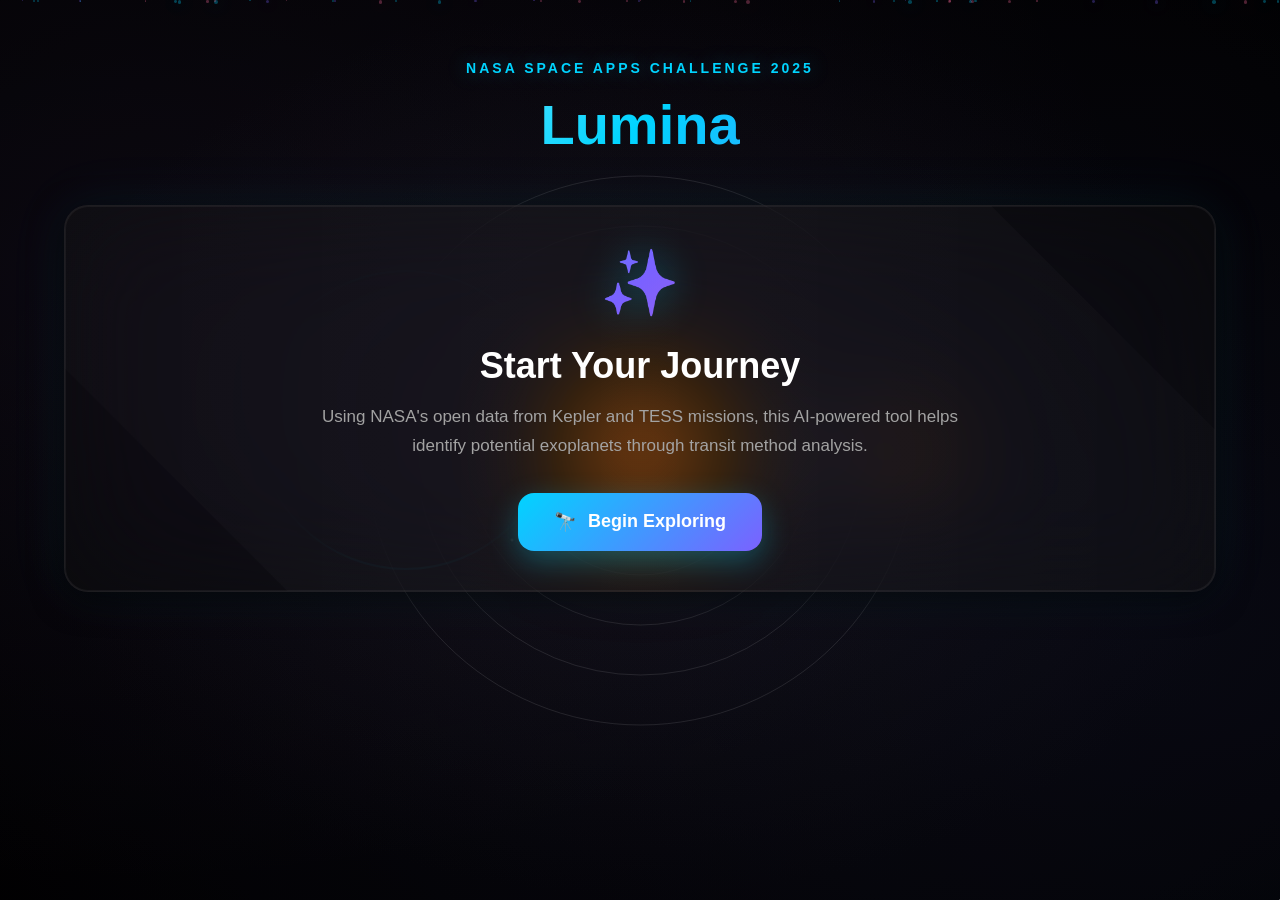
==== frontend/index.html @ a10000a1 "Refinements" ====
<!DOCTYPE html>
<html lang="en">
<head>
    <meta charset="UTF-8">
    <meta name="viewport" content="width=device-width, initial-scale=1.0">
    <title>PlanetExplorer - NASA Space Apps Challenge 2025</title>
    <link rel="stylesheet" href="style.css">
</head>
<body>
    <div class="animated-background" id="animatedBg">
        <div class="milky-way"></div>
        <div class="nebula nebula-1"></div>
        <div class="nebula nebula-2"></div>
        <div class="nebula nebula-3"></div>
        <div class="cosmic-dust"></div>
        <div class="stars"></div>
        <div class="stars stars-layer2"></div>
        <div class="stars stars-layer3"></div>
        <div class="energy-wave"></div>
        <div class="energy-wave"></div>
        <div class="comet"></div>
        <div class="comet"></div>
        <div class="comet"></div>
        <div class="shooting-star"></div>
        <div class="shooting-star"></div>
        <div class="shooting-star"></div>
        <div class="shooting-star"></div>
        <div class="solar-system">
            <div class="sun"></div>
            <div class="orbit orbit-1"></div>
            <div class="orbit orbit-2"></div>
            <div class="orbit orbit-3"></div>
            <div class="orbit orbit-4"></div>
            <div class="orbit orbit-5"></div>
            <div class="planet mercury"></div>
            <div class="planet venus"></div>
            <div class="planet earth"></div>
            <div class="planet mars"></div>
            <div class="planet jupiter"></div>
        </div>
    </div>

    <div class="section active" id="homeSection">
        <div class="container">
            <div class="hero">
                <div class="hero-label">NASA SPACE APPS CHALLENGE 2025</div>
                <h1 class="hero-title">Lumina</h1>
            </div>

            <div class="glass-card main-card">
                <div class="sparkles-icon">✨</div>
                <h2>Start Your Journey</h2>
                <p>Using NASA's open data from Kepler and TESS missions, this AI-powered tool helps identify potential exoplanets through transit method analysis.</p>
                <button class="cta-button" onclick="analyzeDataset()">
                    <span>🔭</span>
                    <span>Begin Exploring</span>
                </button>
            </div>
        </div>
    </div>

    <div class="section" id="resultsSection">
        <div class="container">
            <div class="results-header">
                <h2>Analysis Results</h2>
                <p class="filename" id="resultsFilename">kepler_data.csv</p>
                <div class="status-badge detected" id="statusBadge">
                    <span>✓</span>
                    <span id="statusText">Exoplanet Detected</span>
                </div>
            </div>

            <div class="glass-card confidence-card">
                <div class="confidence-circle">
                    <svg width="200" height="200">
                        <defs>
                            <linearGradient id="confidenceGradient" x1="0%" y1="0%" x2="100%" y2="100%">
                                <stop offset="0%" style="stop-color:#00D4FF;stop-opacity:1" />
                                <stop offset="100%" style="stop-color:#7B61FF;stop-opacity:1" />
                            </linearGradient>
                        </defs>
                        <circle class="confidence-bg" cx="100" cy="100" r="90"></circle>
                        <circle class="confidence-progress" cx="100" cy="100" r="90"
                                stroke-dasharray="565.48" stroke-dashoffset="113" id="confidenceCircle"></circle>
                    </svg>
                    <div class="confidence-value" id="confidenceValue">95%</div>
                </div>
                <div class="confidence-label">Detection Confidence</div>
            </div>

            <div class="results-actions">
                <button class="action-btn btn-secondary" onclick="previousRow()" id="prevBtn">
                    <span>←</span>
                    <span>Previous</span>
                </button>
                <div class="row-indicator" id="rowIndicator">Row 1 of 1</div>
                <button class="action-btn btn-secondary" onclick="nextRow()" id="nextBtn">
                    <span>Next</span>
                    <span>→</span>
                </button>
                <button class="action-btn btn-primary" onclick="analyzeAnother()">
                    <span>🔄</span>
                    <span>Analyze Another</span>
                </button>
                <button class="action-btn btn-secondary" onclick="downloadReport()">
                    <span>📥</span>
                    <span>Download Report</span>
                </button>
                <button class="action-btn btn-secondary" onclick="viewRawData()">
                    <span>📊</span>
                    <span>View Raw Data</span>
                </button>
            </div>
        </div>
    </div>

    <div class="loading-screen" id="loadingScreen">
        <div class="loading-content">
            <div class="telescope-animation"></div>

            <div class="loading-spinner-container">
                <div class="spinner-ring spinner-ring-1"></div>
                <div class="spinner-ring spinner-ring-2"></div>
                <div class="spinner-ring spinner-ring-3"></div>
                <div class="loading-orb"></div>
            </div>

            <div class="loading-text">Analyzing Your Observations </div>
            <div class="loading-stage" id="loadingStage">Initializing AI models...</div>

            <div class="progress-container">
                <div class="progress-bar"></div>
            </div>

            <div class="loading-subtext">
                Scanning for exoplanets<br>
                This may take a few moments...
            </div>
        </div>
    </div>

    <div class="raw-data-modal" id="rawDataModal">
        <div class="raw-data-content">
            <div class="raw-data-header">
                <h3>Raw Analysis Data</h3>
                <div class="raw-data-close" onclick="closeRawDataModal()">✕</div>
            </div>
            <div class="json-display" id="jsonDisplay"></div>
        </div>
    </div>

    <div class="error-banner" id="errorBanner">
        <span id="errorText"></span>
        <button onclick="closeError()">✕</button>
    </div>

    <script src="app.js"></script>
</body>
</html>
---- frontend/style.css ----
* {
    margin: 0;
    padding: 0;
    box-sizing: border-box;
}

body {
    font-family: -apple-system, BlinkMacSystemFont, 'Segoe UI', Roboto, Oxygen, Ubuntu, Cantarell, sans-serif;
    background: #000000;
    color: #ffffff;
    overflow-x: hidden;
    min-height: 100vh;
    position: relative;
}

/* Enhanced animated background */
.animated-background {
    position: fixed;
    top: 0;
    left: 0;
    width: 100%;
    height: 100%;
    overflow: hidden;
    z-index: 0;
    background: radial-gradient(ellipse at center, #0a0a0a 0%, #000000 70%, #000000 100%);
}

/* Rotating galaxy with depth */
.milky-way {
    position: absolute;
    width: 200%;
    height: 200%;
    top: -50%;
    left: -50%;
    background:
        radial-gradient(ellipse at 30% 40%, rgba(100, 80, 150, 0.15) 0%, transparent 40%),
        radial-gradient(ellipse at 70% 60%, rgba(80, 100, 200, 0.12) 0%, transparent 50%),
        radial-gradient(ellipse at 50% 50%, rgba(150, 100, 200, 0.08) 0%, transparent 60%);
    animation: rotateMilkyWay 200s linear infinite;
    opacity: 0.6;
}

@keyframes rotateMilkyWay {
    from { transform: rotate(0deg); }
    to { transform: rotate(360deg); }
}

/* Nebula clouds with color variation */
.nebula {
    position: absolute;
    border-radius: 50%;
    filter: blur(80px);
    opacity: 0;
    animation: nebulaDrift 30s ease-in-out infinite;
}

.nebula-1 {
    width: 600px;
    height: 600px;
    background: radial-gradient(circle, rgba(138, 43, 226, 0.3), transparent);
    top: 20%;
    left: 10%;
    animation-delay: 0s;
}

.nebula-2 {
    width: 500px;
    height: 500px;
    background: radial-gradient(circle, rgba(0, 191, 255, 0.25), transparent);
    top: 60%;
    right: 15%;
    animation-delay: 10s;
}

.nebula-3 {
    width: 550px;
    height: 550px;
    background: radial-gradient(circle, rgba(255, 20, 147, 0.2), transparent);
    bottom: 20%;
    left: 30%;
    animation-delay: 20s;
}

@keyframes nebulaDrift {
    0%, 100% {
        opacity: 0.2;
        transform: translate(0, 0) scale(1);
    }
    50% {
        opacity: 0.4;
        transform: translate(100px, -100px) scale(1.2);
    }
}

/* Multi-layer stars with different sizes */
.stars {
    position: absolute;
    width: 100%;
    height: 100%;
    background-image:
        radial-gradient(2px 2px at 20% 30%, white, transparent),
        radial-gradient(2px 2px at 60% 70%, white, transparent),
        radial-gradient(1px 1px at 50% 50%, white, transparent),
        radial-gradient(1px 1px at 80% 10%, white, transparent),
        radial-gradient(2px 2px at 90% 60%, white, transparent),
        radial-gradient(1px 1px at 33% 70%, white, transparent),
        radial-gradient(1px 1px at 79% 80%, white, transparent),
        radial-gradient(3px 3px at 15% 25%, rgba(255,255,255,0.8), transparent);
    background-size: 200% 200%;
    background-position: 0 0;
    animation: twinkle 200s linear infinite;
}

.stars-layer2 {
    background-image:
        radial-gradient(1px 1px at 10% 20%, rgba(255,255,255,0.8), transparent),
        radial-gradient(1px 1px at 40% 80%, rgba(255,255,255,0.8), transparent),
        radial-gradient(2px 2px at 70% 40%, rgba(255,255,255,0.9), transparent),
        radial-gradient(2px 2px at 85% 90%, rgba(255,255,255,0.8), transparent),
        radial-gradient(1px 1px at 25% 60%, rgba(255,255,255,0.7), transparent),
        radial-gradient(3px 3px at 45% 35%, rgba(255,255,255,0.6), transparent);
    background-size: 250% 250%;
    animation: twinkle 150s linear infinite reverse;
}

.stars-layer3 {
    background-image:
        radial-gradient(1px 1px at 15% 85%, rgba(0,212,255,0.6), transparent),
        radial-gradient(1px 1px at 55% 25%, rgba(123,97,255,0.6), transparent),
        radial-gradient(2px 2px at 75% 75%, rgba(255,107,157,0.6), transparent),
        radial-gradient(2px 2px at 95% 45%, rgba(255,255,255,0.6), transparent),
        radial-gradient(1px 1px at 35% 55%, rgba(0,255,127,0.5), transparent);
    background-size: 300% 300%;
    animation: twinkle 100s linear infinite;
}

@keyframes twinkle {
    0%, 100% {
        opacity: 0.8;
        background-position: 0 0;
    }
    50% {
        opacity: 1;
        background-position: 100% 100%;
    }
}

/* Cosmic dust particles */
.cosmic-dust {
    position: absolute;
    width: 100%;
    height: 100%;
    background-image:
        radial-gradient(1px 1px at 25% 45%, rgba(255,255,255,0.1), transparent),
        radial-gradient(1px 1px at 65% 75%, rgba(255,255,255,0.1), transparent),
        radial-gradient(1px 1px at 85% 15%, rgba(255,255,255,0.1), transparent);
    background-size: 400% 400%;
    animation: dustFlow 180s linear infinite;
}

@keyframes dustFlow {
    0% { background-position: 0 0; }
    100% { background-position: 100% 100%; }
}

/* Solar system animation */
.solar-system {
    position: absolute;
    top: 50%;
    left: 50%;
    transform: translate(-50%, -50%);
    width: 1px;
    height: 1px;
}

.sun {
    position: absolute;
    width: 80px;
    height: 80px;
    background: radial-gradient(circle, #FDB813, #FF8C00, #FF4500);
    border-radius: 50%;
    top: 50%;
    left: 50%;
    transform: translate(-50%, -50%);
    box-shadow:
        0 0 60px #FDB813,
        0 0 100px #FF8C00,
        0 0 140px rgba(255, 140, 0, 0.5);
    animation: sunPulse 4s ease-in-out infinite;
    z-index: 10;
}

@keyframes sunPulse {
    0%, 100% {
        transform: translate(-50%, -50%) scale(1);
        box-shadow:
            0 0 60px #FDB813,
            0 0 100px #FF8C00,
            0 0 140px rgba(255, 140, 0, 0.5);
    }
    50% {
        transform: translate(-50%, -50%) scale(1.1);
        box-shadow:
            0 0 80px #FDB813,
            0 0 120px #FF8C00,
            0 0 160px rgba(255, 140, 0, 0.6);
    }
}

/* Orbital paths */
.orbit {
    position: absolute;
    border: 1px solid rgba(255, 255, 255, 0.1);
    border-radius: 50%;
    top: 50%;
    left: 50%;
    transform: translate(-50%, -50%);
}

.orbit-1 { width: 150px; height: 150px; animation: rotateOrbit 20s linear infinite; }
.orbit-2 { width: 250px; height: 250px; animation: rotateOrbit 35s linear infinite; }
.orbit-3 { width: 350px; height: 350px; animation: rotateOrbit 50s linear infinite; }
.orbit-4 { width: 450px; height: 450px; animation: rotateOrbit 70s linear infinite; }
.orbit-5 { width: 550px; height: 550px; animation: rotateOrbit 90s linear infinite; }

@keyframes rotateOrbit {
    from { transform: translate(-50%, -50%) rotate(0deg); }
    to { transform: translate(-50%, -50%) rotate(360deg); }
}

/* Planets */
.planet {
    position: absolute;
    border-radius: 50%;
    top: 50%;
    left: 50%;
}

.mercury {
    width: 12px;
    height: 12px;
    background: radial-gradient(circle at 30% 30%, #C0C0C0, #808080);
    transform: translate(-50%, -50%) translateX(75px);
    box-shadow: 0 0 10px rgba(192, 192, 192, 0.5);
    animation: orbitMercury 20s linear infinite;
}

@keyframes orbitMercury {
    from { transform: translate(-50%, -50%) rotate(0deg) translateX(75px) rotate(0deg); }
    to { transform: translate(-50%, -50%) rotate(360deg) translateX(75px) rotate(-360deg); }
}

.venus {
    width: 18px;
    height: 18px;
    background: radial-gradient(circle at 30% 30%, #FFC649, #CD853F);
    transform: translate(-50%, -50%) translateX(125px);
    box-shadow: 0 0 15px rgba(255, 198, 73, 0.6);
    animation: orbitVenus 35s linear infinite;
}

@keyframes orbitVenus {
    from { transform: translate(-50%, -50%) rotate(0deg) translateX(125px) rotate(0deg); }
    to { transform: translate(-50%, -50%) rotate(360deg) translateX(125px) rotate(-360deg); }
}

.earth {
    width: 20px;
    height: 20px;
    background: radial-gradient(circle at 30% 30%, #4A90E2, #1E5BA8, #0A2E5C);
    transform: translate(-50%, -50%) translateX(175px);
    box-shadow: 0 0 20px rgba(74, 144, 226, 0.7);
    animation: orbitEarth 50s linear infinite;
}

@keyframes orbitEarth {
    from { transform: translate(-50%, -50%) rotate(0deg) translateX(175px) rotate(0deg); }
    to { transform: translate(-50%, -50%) rotate(360deg) translateX(175px) rotate(-360deg); }
}

.mars {
    width: 16px;
    height: 16px;
    background: radial-gradient(circle at 30% 30%, #E27B58, #C1440E);
    transform: translate(-50%, -50%) translateX(225px);
    box-shadow: 0 0 15px rgba(226, 123, 88, 0.6);
    animation: orbitMars 70s linear infinite;
}

@keyframes orbitMars {
    from { transform: translate(-50%, -50%) rotate(0deg) translateX(225px) rotate(0deg); }
    to { transform: translate(-50%, -50%) rotate(360deg) translateX(225px) rotate(-360deg); }
}

.jupiter {
    width: 35px;
    height: 35px;
    background: radial-gradient(circle at 30% 30%, #C88B3A, #8B4513);
    transform: translate(-50%, -50%) translateX(275px);
    box-shadow: 0 0 25px rgba(200, 139, 58, 0.6);
    animation: orbitJupiter 90s linear infinite;
}

@keyframes orbitJupiter {
    from { transform: translate(-50%, -50%) rotate(0deg) translateX(275px) rotate(0deg); }
    to { transform: translate(-50%, -50%) rotate(360deg) translateX(275px) rotate(-360deg); }
}

/* Comet trails */
.comet {
    position: absolute;
    width: 4px;
    height: 4px;
    background: white;
    border-radius: 50%;
    box-shadow: 0 0 20px white, -100px 0 30px rgba(255,255,255,0.3);
    animation: cometFly 15s linear infinite;
    opacity: 0;
}

@keyframes cometFly {
    0% {
        transform: translate(100vw, -100px) rotate(-45deg);
        opacity: 0;
    }
    10% {
        opacity: 1;
    }
    90% {
        opacity: 1;
    }
    100% {
        transform: translate(-100px, 100vh) rotate(-45deg);
        opacity: 0;
    }
}

.comet:nth-child(1) { top: 20%; animation-delay: 3s; }
.comet:nth-child(2) { top: 50%; animation-delay: 8s; }
.comet:nth-child(3) { top: 70%; animation-delay: 13s; }

/* Shooting stars */
.shooting-star {
    position: absolute;
    width: 2px;
    height: 2px;
    background: white;
    border-radius: 50%;
    box-shadow: 0 0 10px 2px white;
    animation: shoot 3s linear infinite;
    opacity: 0;
}

@keyframes shoot {
    0% {
        transform: translateX(0) translateY(0);
        opacity: 1;
    }
    100% {
        transform: translateX(-300px) translateY(300px);
        opacity: 0;
    }
}

.shooting-star:nth-child(1) { top: 10%; left: 80%; animation-delay: 2s; }
.shooting-star:nth-child(2) { top: 30%; left: 90%; animation-delay: 5s; }
.shooting-star:nth-child(3) { top: 50%; left: 85%; animation-delay: 8s; }
.shooting-star:nth-child(4) { top: 70%; left: 95%; animation-delay: 11s; }

/* Floating particles */
.particle {
    position: absolute;
    border-radius: 50%;
    animation: float linear infinite;
    opacity: 0.5;
    box-shadow: 0 0 20px currentColor;
}

@keyframes float {
    0% {
        transform: translateY(100vh) translateX(0) scale(0) rotate(0deg);
        opacity: 0;
    }
    10% {
        opacity: 0.6;
    }
    90% {
        opacity: 0.6;
    }
    100% {
        transform: translateY(-100vh) translateX(100px) scale(1.5) rotate(360deg);
        opacity: 0;
    }
}

/* Energy waves */
.energy-wave {
    position: absolute;
    width: 300px;
    height: 300px;
    border: 2px solid rgba(0, 212, 255, 0.1);
    border-radius: 50%;
    top: 30%;
    left: 20%;
    animation: energyPulse 8s ease-in-out infinite;
}

@keyframes energyPulse {
    0%, 100% {
        transform: scale(0.8);
        opacity: 0;
    }
    50% {
        transform: scale(2);
        opacity: 0.3;
    }
}

.energy-wave:nth-child(2) {
    top: 60%;
    left: 70%;
    animation-delay: 4s;
    border-color: rgba(123, 97, 255, 0.1);
}

.container {
    position: relative;
    z-index: 1;
    max-width: 1200px;
    margin: 0 auto;
    padding: 60px 24px 150px;
}

.section {
    display: none;
}

.section.active {
    display: block;
}

.hero {
    margin-bottom: 48px;
    text-align: center;
}

.hero-label {
    font-size: 14px;
    font-weight: 600;
    letter-spacing: 3px;
    color: #00D4FF;
    margin-bottom: 16px;
    text-transform: uppercase;
    text-shadow: 0 0 20px rgba(0, 212, 255, 0.4);
    animation: glow 2s ease-in-out infinite;
}

@keyframes glow {
    0%, 100% {
        text-shadow: 0 0 20px rgba(0, 212, 255, 0.4);
    }
    50% {
        text-shadow: 0 0 30px rgba(0, 212, 255, 0.7), 0 0 60px rgba(0, 212, 255, 0.3);
    }
}

.hero-title {
    font-size: 56px;
    font-weight: 800;
    background: linear-gradient(135deg, #ffffff, #00D4FF, #7B61FF);
    -webkit-background-clip: text;
    -webkit-text-fill-color: transparent;
    margin-bottom: 16px;
    animation: titleShine 3s ease-in-out infinite;
}

@keyframes titleShine {
    0%, 100% {
        filter: brightness(1) drop-shadow(0 0 20px rgba(0, 212, 255, 0.2));
    }
    50% {
        filter: brightness(1.3) drop-shadow(0 0 40px rgba(0, 212, 255, 0.4));
    }
}

.hero-subtitle {
    font-size: 20px;
    color: #A0A0A0;
    line-height: 1.6;
    max-width: 700px;
    margin: 0 auto;
}

.glass-card {
    position: relative;
    background: rgba(20, 20, 20, 0.4);
    backdrop-filter: blur(40px) saturate(150%);
    -webkit-backdrop-filter: blur(40px) saturate(150%);
    border-radius: 24px;
    padding: 40px;
    margin-bottom: 32px;
    box-shadow:
        0 8px 32px rgba(0, 0, 0, 0.6),
        0 0 0 1px rgba(255, 255, 255, 0.05) inset,
        0 0 60px rgba(0, 212, 255, 0.08);
    border: 1px solid rgba(255, 255, 255, 0.08);
    transition: all 0.4s cubic-bezier(0.4, 0, 0.2, 1);
    overflow: hidden;
}

.glass-card::before {
    content: '';
    position: absolute;
    top: -50%;
    left: -50%;
    width: 200%;
    height: 200%;
    background: linear-gradient(45deg, transparent, rgba(255, 255, 255, 0.03), transparent);
    transform: rotate(45deg);
    animation: shimmer 3s infinite;
}

@keyframes shimmer {
    0% {
        transform: translateX(-100%) translateY(-100%) rotate(45deg);
    }
    100% {
        transform: translateX(100%) translateY(100%) rotate(45deg);
    }
}

.glass-card:hover {
    transform: translateY(-8px) scale(1.02);
    box-shadow:
        0 16px 48px rgba(0, 0, 0, 0.7),
        0 0 0 1px rgba(255, 255, 255, 0.1) inset,
        0 0 100px rgba(0, 212, 255, 0.15);
    background: rgba(25, 25, 25, 0.5);
    border-color: rgba(0, 212, 255, 0.3);
}

.main-card {
    text-align: center;
    background: rgba(15, 15, 15, 0.5);
    backdrop-filter: blur(50px) saturate(180%);
}

.sparkles-icon {
    font-size: 64px;
    background: linear-gradient(135deg, #00D4FF, #7B61FF, #FF6B9D);
    -webkit-background-clip: text;
    -webkit-text-fill-color: transparent;
    margin-bottom: 24px;
    filter: drop-shadow(0 0 20px rgba(0, 212, 255, 0.4));
    animation: bounce 2s ease-in-out infinite;
}

@keyframes bounce {
    0%, 100% {
        transform: translateY(0) scale(1);
    }
    50% {
        transform: translateY(-10px) scale(1.05);
    }
}

.main-card h2 {
    font-size: 36px;
    font-weight: 700;
    color: #ffffff;
    margin-bottom: 16px;
}

.main-card p {
    font-size: 17px;
    color: #A0A0A0;
    line-height: 1.7;
    margin-bottom: 32px;
    max-width: 650px;
    margin-left: auto;
    margin-right: auto;
}

.cta-button {
    display: inline-flex;
    align-items: center;
    gap: 12px;
    background: linear-gradient(135deg, #00D4FF, #7B61FF);
    color: #ffffff;
    font-size: 18px;
    font-weight: 600;
    padding: 18px 36px;
    border-radius: 16px;
    border: none;
    cursor: pointer;
    box-shadow: 0 10px 30px rgba(0, 212, 255, 0.3);
    transition: all 0.3s ease;
    position: relative;
    overflow: hidden;
}

.cta-button::before {
    content: '';
    position: absolute;
    top: 0;
    left: -100%;
    width: 100%;
    height: 100%;
    background: linear-gradient(90deg, transparent, rgba(255, 255, 255, 0.25), transparent);
    transition: left 0.5s;
}

.cta-button:hover::before {
    left: 100%;
}

.cta-button:hover {
    transform: translateY(-3px);
    box-shadow: 0 15px 40px rgba(0, 212, 255, 0.5);
    background: linear-gradient(135deg, #00E4FF, #8B71FF);
}

.cta-button:active {
    transform: translateY(-1px);
}

.feature-grid {
    display: grid;
    grid-template-columns: repeat(auto-fit, minmax(320px, 1fr));
    gap: 24px;
    margin-top: 48px;
}

.feature-card {
    position: relative;
    background: rgba(20, 20, 20, 0.35);
    backdrop-filter: blur(40px) saturate(150%);
    -webkit-backdrop-filter: blur(40px) saturate(150%);
    border-radius: 20px;
    padding: 32px;
    border: 1px solid rgba(255, 255, 255, 0.06);
    transition: all 0.4s cubic-bezier(0.4, 0, 0.2, 1);
    overflow: hidden;
}

.feature-card::before {
    content: '';
    position: absolute;
    top: -50%;
    left: -50%;
    width: 200%;
    height: 200%;
    background: linear-gradient(45deg, transparent, rgba(255, 255, 255, 0.02), transparent);
    transform: rotate(45deg);
    animation: shimmer 4s infinite;
}

.feature-card:hover {
    transform: translateY(-8px);
    background: rgba(25, 25, 25, 0.45);
    box-shadow:
        0 16px 48px rgba(0, 212, 255, 0.15),
        0 0 0 1px rgba(0, 212, 255, 0.2) inset;
    border-color: rgba(0, 212, 255, 0.3);
}

.feature-icon {
    font-size: 48px;
    margin-bottom: 20px;
    filter: drop-shadow(0 0 15px rgba(0, 212, 255, 0.3));
    animation: iconFloat 3s ease-in-out infinite;
}

@keyframes iconFloat {
    0%, 100% {
        transform: translateY(0) rotate(0deg);
    }
    50% {
        transform: translateY(-5px) rotate(5deg);
    }
}

.feature-card h3 {
    font-size: 22px;
    font-weight: 600;
    color: #ffffff;
    margin-bottom: 12px;
}

.feature-card p {
    font-size: 15px;
    color: #A0A0A0;
    line-height: 1.6;
}

.info-section {
    margin-top: 48px;
}

.info-section h3 {
    font-size: 28px;
    font-weight: 700;
    color: #ffffff;
    margin-bottom: 20px;
    text-align: center;
}

.info-section p {
    font-size: 16px;
    color: #A0A0A0;
    line-height: 1.7;
    text-align: center;
    max-width: 800px;
    margin: 0 auto 32px;
}


.loading-screen {
    display: none;
    position: fixed;
    top: 0;
    left: 0;
    width: 100%;
    height: 100%;
    background: rgba(0, 0, 0, 0.98);
    backdrop-filter: blur(20px);
    z-index: 2000;
    align-items: center;
    justify-content: center;
    flex-direction: column;
}

.loading-screen.active {
    display: flex;
}

.loading-content {
    text-align: center;
    max-width: 600px;
    padding: 40px;
}

.telescope-animation {
    font-size: 120px;
    margin-bottom: 40px;
    animation: telescopeScan 3s ease-in-out infinite;
    filter: drop-shadow(0 0 30px rgba(0, 212, 255, 0.6));
}

@keyframes telescopeScan {
    0%, 100% {
        transform: rotate(-10deg) scale(1);
    }
    25% {
        transform: rotate(10deg) scale(1.1);
    }
    50% {
        transform: rotate(-10deg) scale(1);
    }
    75% {
        transform: rotate(10deg) scale(1.1);
    }
}

.loading-spinner-container {
    position: relative;
    width: 150px;
    height: 150px;
    margin: 0 auto 40px;
}

.spinner-ring {
    position: absolute;
    border-radius: 50%;
    border: 3px solid transparent;
    animation: spinRing 2s linear infinite;
}

.spinner-ring-1 {
    width: 150px;
    height: 150px;
    border-top-color: #00D4FF;
    border-right-color: #00D4FF;
    animation-duration: 1.5s;
}

.spinner-ring-2 {
    width: 120px;
    height: 120px;
    border-bottom-color: #7B61FF;
    border-left-color: #7B61FF;
    top: 15px;
    left: 15px;
    animation-duration: 2s;
    animation-direction: reverse;
}

.spinner-ring-3 {
    width: 90px;
    height: 90px;
    border-top-color: #FF6B9D;
    border-right-color: #FF6B9D;
    top: 30px;
    left: 30px;
    animation-duration: 1s;
}

@keyframes spinRing {
    0% { transform: rotate(0deg); }
    100% { transform: rotate(360deg); }
}

.loading-orb {
    position: absolute;
    width: 20px;
    height: 20px;
    background: radial-gradient(circle, #00D4FF, #7B61FF);
    border-radius: 50%;
    top: 50%;
    left: 50%;
    transform: translate(-50%, -50%);
    box-shadow: 0 0 30px #00D4FF;
    animation: orbPulse 1.5s ease-in-out infinite;
}

@keyframes orbPulse {
    0%, 100% {
        transform: translate(-50%, -50%) scale(1);
        box-shadow: 0 0 30px #00D4FF;
    }
    50% {
        transform: translate(-50%, -50%) scale(1.3);
        box-shadow: 0 0 50px #00D4FF, 0 0 80px #7B61FF;
    }
}

.loading-text {
    font-size: 28px;
    color: #ffffff;
    font-weight: 700;
    text-align: center;
    margin-bottom: 16px;
    background: linear-gradient(135deg, #00D4FF, #7B61FF, #FF6B9D);
    -webkit-background-clip: text;
    -webkit-text-fill-color: transparent;
    animation: textShimmer 2s ease-in-out infinite;
}

@keyframes textShimmer {
    0%, 100% {
        filter: brightness(1);
    }
    50% {
        filter: brightness(1.5);
    }
}

.loading-stage {
    font-size: 16px;
    color: #00D4FF;
    font-weight: 600;
    margin-bottom: 12px;
    animation: fadeInOut 2s ease-in-out infinite;
}

@keyframes fadeInOut {
    0%, 100% { opacity: 0.5; }
    50% { opacity: 1; }
}

.loading-subtext {
    font-size: 14px;
    color: #808080;
    line-height: 1.6;
}

.progress-container {
    width: 100%;
    height: 6px;
    background: rgba(255, 255, 255, 0.05);
    border-radius: 10px;
    overflow: hidden;
    margin: 24px 0;
}

.progress-bar {
    height: 100%;
    background: linear-gradient(90deg, #00D4FF, #7B61FF, #FF6B9D);
    border-radius: 10px;
    animation: progressAnimation 3s ease-in-out infinite;
    box-shadow: 0 0 20px rgba(0, 212, 255, 0.5);
}

@keyframes progressAnimation {
    0% {
        width: 0%;
    }
    50% {
        width: 70%;
    }
    100% {
        width: 95%;
    }
}

.analysis-icons {
    display: flex;
    justify-content: center;
    gap: 30px;
    margin-top: 30px;
}

.analysis-icon {
    font-size: 40px;
    opacity: 0;
    animation: iconFadeIn 3s ease-in-out infinite;
}

.analysis-icon:nth-child(1) { animation-delay: 0s; }
.analysis-icon:nth-child(2) { animation-delay: 0.5s; }
.analysis-icon:nth-child(3) { animation-delay: 1s; }
.analysis-icon:nth-child(4) { animation-delay: 1.5s; }

@keyframes iconFadeIn {
    0%, 100% {
        opacity: 0;
        transform: translateY(20px);
    }
    30%, 70% {
        opacity: 1;
        transform: translateY(0);
    }
}

.results-header {
    text-align: center;
    margin-bottom: 48px;
}

.results-header h2 {
    font-size: 42px;
    font-weight: 800;
    background: linear-gradient(135deg, #00D4FF, #7B61FF);
    -webkit-background-clip: text;
    -webkit-text-fill-color: transparent;
    margin-bottom: 12px;
}

.results-header .filename {
    font-size: 16px;
    color: #808080;
    font-weight: 500;
}

.status-badge {
    display: inline-flex;
    align-items: center;
    gap: 8px;
    padding: 12px 24px;
    border-radius: 50px;
    font-size: 14px;
    font-weight: 600;
    margin-top: 16px;
}

.status-badge.detected {
    background: rgba(46, 204, 113, 0.15);
    border: 1px solid rgba(46, 204, 113, 0.3);
    color: #2ECC71;
}

.status-badge.not-detected {
    background: rgba(231, 76, 60, 0.15);
    border: 1px solid rgba(231, 76, 60, 0.3);
    color: #E74C3C;
}

.confidence-card {
    text-align: center;
    padding: 40px;
}

.confidence-circle {
    width: 200px;
    height: 200px;
    margin: 0 auto 24px;
    position: relative;
}

.confidence-circle svg {
    transform: rotate(-90deg);
}

.confidence-circle circle {
    fill: none;
    stroke-width: 12;
}

.confidence-bg {
    stroke: rgba(255, 255, 255, 0.05);
}

.confidence-progress {
    stroke: url(#confidenceGradient);
    stroke-linecap: round;
    transition: stroke-dashoffset 2s ease;
}

.confidence-value {
    position: absolute;
    top: 50%;
    left: 50%;
    transform: translate(-50%, -50%);
    font-size: 48px;
    font-weight: 800;
    background: linear-gradient(135deg, #00D4FF, #7B61FF);
    -webkit-background-clip: text;
    -webkit-text-fill-color: transparent;
}

.confidence-label {
    font-size: 18px;
    color: #A0A0A0;
    font-weight: 600;
}

.confidence-label-secondary {
    font-size: 14px;
    font-weight: 400;
    color: rgba(255, 255, 255, 0.6);
    text-transform: uppercase;
    letter-spacing: 2px;
    margin-bottom: 24px;
}

.params-grid {
    display: grid;
    grid-template-columns: repeat(2, 1fr);
    gap: 24px;
    margin-top: 48px;
}

.param-card {
    background: rgba(15, 15, 15, 0.5);
    backdrop-filter: blur(40px);
    border-radius: 20px;
    padding: 28px;
    border: 1px solid rgba(255, 255, 255, 0.08);
    transition: all 0.3s ease;
}

.param-card:hover {
    transform: translateY(-4px);
    border-color: rgba(0, 212, 255, 0.3);
    box-shadow: 0 8px 32px rgba(0, 212, 255, 0.1);
}

.param-icon {
    font-size: 36px;
    margin-bottom: 12px;
    filter: drop-shadow(0 0 10px rgba(0, 212, 255, 0.3));
}

.param-label {
    font-size: 13px;
    color: #808080;
    font-weight: 600;
    text-transform: uppercase;
    letter-spacing: 1px;
    margin-bottom: 8px;
}

.param-value {
    font-size: 28px;
    font-weight: 700;
    color: #ffffff;
    margin-bottom: 4px;
}

.param-unit {
    font-size: 14px;
    color: #A0A0A0;
}

.chart-card {
    margin-top: 48px;
    padding: 40px;
}

.chart-card h3 {
    font-size: 24px;
    font-weight: 700;
    color: #ffffff;
    margin-bottom: 24px;
    text-align: center;
}

.chart-placeholder {
    width: 100%;
    height: 400px;
    background: rgba(0, 0, 0, 0.3);
    border-radius: 16px;
    display: flex;
    align-items: center;
    justify-content: center;
    flex-direction: column;
    border: 2px dashed rgba(255, 255, 255, 0.1);
}

.chart-placeholder-icon {
    font-size: 64px;
    margin-bottom: 16px;
    opacity: 0.3;
}

.chart-placeholder-text {
    font-size: 16px;
    color: #808080;
}

.results-actions {
    display: flex;
    gap: 16px;
    justify-content: center;
    margin-top: 48px;
    flex-wrap: wrap;
}

.action-btn {
    display: inline-flex;
    align-items: center;
    gap: 10px;
    padding: 16px 32px;
    border-radius: 12px;
    font-size: 16px;
    font-weight: 600;
    cursor: pointer;
    transition: all 0.3s ease;
    border: none;
}

.btn-primary {
    background: linear-gradient(135deg, #00D4FF, #7B61FF);
    color: #ffffff;
    box-shadow: 0 8px 24px rgba(0, 212, 255, 0.3);
}

.btn-primary:hover {
    transform: translateY(-2px);
    box-shadow: 0 12px 32px rgba(0, 212, 255, 0.4);
}

.btn-secondary {
    background: rgba(255, 255, 255, 0.05);
    color: #ffffff;
    border: 1px solid rgba(255, 255, 255, 0.1);
}

.btn-secondary:hover {
    background: rgba(255, 255, 255, 0.1);
    border-color: rgba(255, 255, 255, 0.2);
}

.row-indicator {
    padding: 16px 24px;
    font-size: 16px;
    font-weight: 600;
    color: #00D4FF;
    background: rgba(0, 212, 255, 0.1);
    border: 1px solid rgba(0, 212, 255, 0.3);
    border-radius: 12px;
}

.btn-secondary:disabled {
    opacity: 0.4;
    cursor: not-allowed;
}

.btn-secondary:disabled:hover {
    transform: none;
    background: rgba(255, 255, 255, 0.05);
}

.raw-data-modal {
    display: none;
    position: fixed;
    top: 0;
    left: 0;
    width: 100%;
    height: 100%;
    background: rgba(0, 0, 0, 0.95);
    backdrop-filter: blur(20px);
    z-index: 3000;
    align-items: center;
    justify-content: center;
}

.raw-data-modal.active {
    display: flex;
}

.raw-data-content {
    background: rgba(15, 15, 15, 0.9);
    backdrop-filter: blur(50px);
    border-radius: 24px;
    padding: 40px;
    max-width: 800px;
    width: 90%;
    max-height: 80vh;
    overflow-y: auto;
    border: 1px solid rgba(255, 255, 255, 0.1);
    box-shadow: 0 20px 60px rgba(0, 0, 0, 0.8);
}

.raw-data-header {
    display: flex;
    justify-content: space-between;
    align-items: center;
    margin-bottom: 24px;
}

.raw-data-header h3 {
    font-size: 24px;
    color: #ffffff;
}

.raw-data-close {
    background: rgba(255, 255, 255, 0.08);
    border: 1px solid rgba(255, 255, 255, 0.15);
    color: #ffffff;
    width: 36px;
    height: 36px;
    border-radius: 50%;
    display: flex;
    align-items: center;
    justify-content: center;
    cursor: pointer;
    font-size: 20px;
    transition: all 0.3s ease;
}

.raw-data-close:hover {
    background: rgba(255, 255, 255, 0.15);
    transform: rotate(90deg);
}

.json-display {
    background: rgba(0, 0, 0, 0.5);
    border: 1px solid rgba(0, 212, 255, 0.2);
    border-radius: 12px;
    padding: 20px;
    font-family: 'Courier New', monospace;
    font-size: 13px;
    color: #00D4FF;
    overflow-x: auto;
    white-space: pre-wrap;
    word-wrap: break-word;
}

.json-key { color: #FF6B9D; }
.json-string { color: #2ECC71; }
.json-number { color: #FFD700; }
.json-boolean { color: #7B61FF; }

/* Responsive design */
@media (max-width: 768px) {
    .hero-title { font-size: 40px; }
    .hero-subtitle { font-size: 17px; }
    .main-card h2 { font-size: 28px; }
    .glass-card { padding: 28px; }
    .feature-grid { grid-template-columns: 1fr; }
    .upload-modal-content { padding: 32px 24px; }
    .sun { width: 50px; height: 50px; }
    .orbit-1 { width: 100px; height: 100px; }
    .orbit-2 { width: 180px; height: 180px; }
    .orbit-3 { width: 260px; height: 260px; }
    .orbit-4 { width: 340px; height: 340px; }
    .orbit-5 { width: 420px; height: 420px; }
    .jupiter { width: 25px; height: 25px; }
    .results-header h2 { font-size: 32px; }
    .confidence-circle { width: 150px; height: 150px; }
    .confidence-value { font-size: 36px; }
    .params-grid { grid-template-columns: 1fr; }
    .results-actions { flex-direction: column; }
    .action-btn { width: 100%; justify-content: center; }
    .telescope-animation { font-size: 80px; }
    .loading-spinner-container { width: 120px; height: 120px; }
    .spinner-ring-1 { width: 120px; height: 120px; }
    .spinner-ring-2 { width: 90px; height: 90px; }
    .spinner-ring-3 { width: 60px; height: 60px; }
    .loading-text { font-size: 22px; }
    .analysis-icons { gap: 20px; }
    .analysis-icon { font-size: 30px; }
    .raw-data-content { padding: 24px; }
    .nebula { filter: blur(60px); }
    .energy-wave { width: 200px; height: 200px; }
}

@keyframes fadeIn {
    from { opacity: 0; }
    to { opacity: 1; }
}

.error-banner {
    display: none;
    position: fixed;
    bottom: 32px;
    left: 50%;
    transform: translateX(-50%);
    background: rgba(231, 76, 60, 0.15);
    border: 1px solid rgba(231, 76, 60, 0.4);
    color: #E74C3C;
    padding: 16px 24px;
    border-radius: 12px;
    z-index: 4000;
    align-items: center;
    gap: 16px;
    font-size: 15px;
    font-weight: 500;
    backdrop-filter: blur(20px);
    max-width: 500px;
    width: 90%;
    text-align: center;
}

.error-banner.active {
    display: flex;
}

.error-banner button {
    background: none;
    border: none;
    color: #E74C3C;
    cursor: pointer;
    font-size: 18px;
    flex-shrink: 0;
    opacity: 0.7;
    transition: opacity 0.2s;
}

.error-banner button:hover {
    opacity: 1;
}
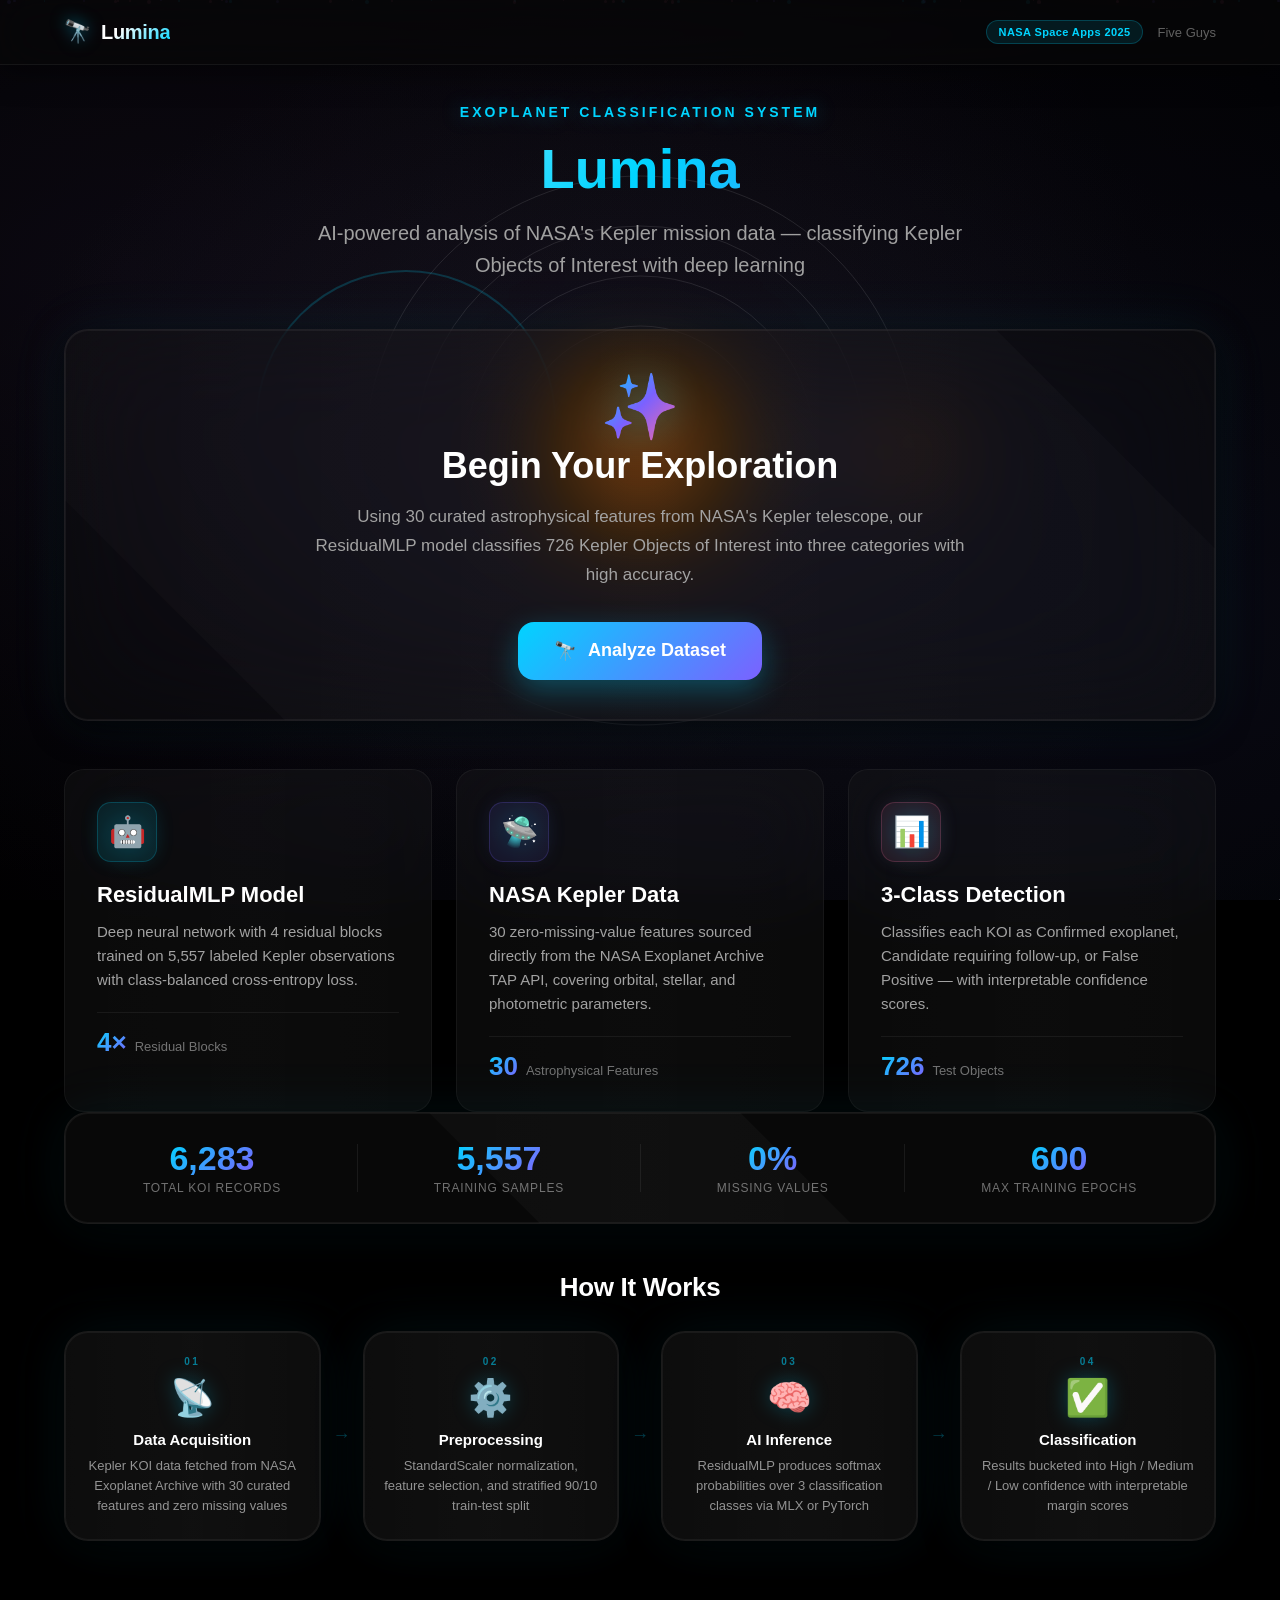
==== commit e2bad75c: "UI Improvements" ====
--- a/frontend/index.html
+++ b/frontend/index.html
@@ -3,7 +3,7 @@
 <head>
     <meta charset="UTF-8">
     <meta name="viewport" content="width=device-width, initial-scale=1.0">
-    <title>PlanetExplorer - NASA Space Apps Challenge 2025</title>
+    <title>Lumina — NASA Space Apps Challenge 2025</title>
     <link rel="stylesheet" href="style.css">
 </head>
 <body>
@@ -40,105 +40,288 @@
         </div>
     </div>
 
+    <!-- Glassmorphic Navbar -->
+    <nav class="glass-nav">
+        <div class="nav-inner">
+            <div class="nav-brand">
+                <span class="nav-logo">🔭</span>
+                <span class="nav-name">Lumina</span>
+            </div>
+            <div class="nav-right">
+                <span class="nav-badge">NASA Space Apps 2025</span>
+                <div class="nav-team">Five Guys</div>
+            </div>
+        </div>
+    </nav>
+
+    <!-- HOME SECTION -->
     <div class="section active" id="homeSection">
         <div class="container">
             <div class="hero">
-                <div class="hero-label">NASA SPACE APPS CHALLENGE 2025</div>
+                <div class="hero-label">Exoplanet Classification System</div>
                 <h1 class="hero-title">Lumina</h1>
+                <p class="hero-subtitle">AI-powered analysis of NASA's Kepler mission data — classifying Kepler Objects of Interest with deep learning</p>
             </div>
 
             <div class="glass-card main-card">
-                <div class="sparkles-icon">✨</div>
-                <h2>Start Your Journey</h2>
-                <p>Using NASA's open data from Kepler and TESS missions, this AI-powered tool helps identify potential exoplanets through transit method analysis.</p>
+                <span class="sparkles-icon">✨</span>
+                <h2>Begin Your Exploration</h2>
+                <p>Using 30 curated astrophysical features from NASA's Kepler telescope, our ResidualMLP model classifies 726 Kepler Objects of Interest into three categories with high accuracy.</p>
                 <button class="cta-button" onclick="analyzeDataset()">
                     <span>🔭</span>
-                    <span>Begin Exploring</span>
-                </button>
-            </div>
-        </div>
-    </div>
-
+                    <span>Analyze Dataset</span>
+                </button>
+            </div>
+
+            <!-- Feature Cards -->
+            <div class="feature-grid">
+                <div class="feature-card">
+                    <div class="feature-icon-wrap feature-icon-cyan">
+                        <span class="feature-icon">🤖</span>
+                    </div>
+                    <h3>ResidualMLP Model</h3>
+                    <p>Deep neural network with 4 residual blocks trained on 5,557 labeled Kepler observations with class-balanced cross-entropy loss.</p>
+                    <div class="feature-stat">
+                        <span class="stat-num">4×</span>
+                        <span class="stat-desc">Residual Blocks</span>
+                    </div>
+                </div>
+                <div class="feature-card">
+                    <div class="feature-icon-wrap feature-icon-purple">
+                        <span class="feature-icon">🛸</span>
+                    </div>
+                    <h3>NASA Kepler Data</h3>
+                    <p>30 zero-missing-value features sourced directly from the NASA Exoplanet Archive TAP API, covering orbital, stellar, and photometric parameters.</p>
+                    <div class="feature-stat">
+                        <span class="stat-num">30</span>
+                        <span class="stat-desc">Astrophysical Features</span>
+                    </div>
+                </div>
+                <div class="feature-card">
+                    <div class="feature-icon-wrap feature-icon-pink">
+                        <span class="feature-icon">📊</span>
+                    </div>
+                    <h3>3-Class Detection</h3>
+                    <p>Classifies each KOI as Confirmed exoplanet, Candidate requiring follow-up, or False Positive — with interpretable confidence scores.</p>
+                    <div class="feature-stat">
+                        <span class="stat-num">726</span>
+                        <span class="stat-desc">Test Objects</span>
+                    </div>
+                </div>
+            </div>
+
+            <!-- Stats Strip -->
+            <div class="glass-card stats-strip">
+                <div class="strip-stat">
+                    <span class="strip-num">6,283</span>
+                    <span class="strip-label">Total KOI Records</span>
+                </div>
+                <div class="strip-divider"></div>
+                <div class="strip-stat">
+                    <span class="strip-num">5,557</span>
+                    <span class="strip-label">Training Samples</span>
+                </div>
+                <div class="strip-divider"></div>
+                <div class="strip-stat">
+                    <span class="strip-num">0%</span>
+                    <span class="strip-label">Missing Values</span>
+                </div>
+                <div class="strip-divider"></div>
+                <div class="strip-stat">
+                    <span class="strip-num">600</span>
+                    <span class="strip-label">Max Training Epochs</span>
+                </div>
+            </div>
+
+            <!-- How It Works -->
+            <div class="how-it-works">
+                <h3 class="section-title">How It Works</h3>
+                <div class="steps-row">
+                    <div class="step-card glass-card">
+                        <div class="step-num">01</div>
+                        <div class="step-icon">📡</div>
+                        <div class="step-title">Data Acquisition</div>
+                        <div class="step-desc">Kepler KOI data fetched from NASA Exoplanet Archive with 30 curated features and zero missing values</div>
+                    </div>
+                    <div class="step-arrow">→</div>
+                    <div class="step-card glass-card">
+                        <div class="step-num">02</div>
+                        <div class="step-icon">⚙️</div>
+                        <div class="step-title">Preprocessing</div>
+                        <div class="step-desc">StandardScaler normalization, feature selection, and stratified 90/10 train-test split</div>
+                    </div>
+                    <div class="step-arrow">→</div>
+                    <div class="step-card glass-card">
+                        <div class="step-num">03</div>
+                        <div class="step-icon">🧠</div>
+                        <div class="step-title">AI Inference</div>
+                        <div class="step-desc">ResidualMLP produces softmax probabilities over 3 classification classes via MLX or PyTorch</div>
+                    </div>
+                    <div class="step-arrow">→</div>
+                    <div class="step-card glass-card">
+                        <div class="step-num">04</div>
+                        <div class="step-icon">✅</div>
+                        <div class="step-title">Classification</div>
+                        <div class="step-desc">Results bucketed into High / Medium / Low confidence with interpretable margin scores</div>
+                    </div>
+                </div>
+            </div>
+        </div>
+    </div>
+
+    <!-- RESULTS SECTION -->
     <div class="section" id="resultsSection">
         <div class="container">
             <div class="results-header">
-                <h2>Analysis Results</h2>
-                <p class="filename" id="resultsFilename">kepler_data.csv</p>
-                <div class="status-badge detected" id="statusBadge">
-                    <span>✓</span>
-                    <span id="statusText">Exoplanet Detected</span>
-                </div>
-            </div>
-
-            <div class="glass-card confidence-card">
-                <div class="confidence-circle">
-                    <svg width="200" height="200">
-                        <defs>
-                            <linearGradient id="confidenceGradient" x1="0%" y1="0%" x2="100%" y2="100%">
-                                <stop offset="0%" style="stop-color:#00D4FF;stop-opacity:1" />
-                                <stop offset="100%" style="stop-color:#7B61FF;stop-opacity:1" />
-                            </linearGradient>
-                        </defs>
-                        <circle class="confidence-bg" cx="100" cy="100" r="90"></circle>
-                        <circle class="confidence-progress" cx="100" cy="100" r="90"
-                                stroke-dasharray="565.48" stroke-dashoffset="113" id="confidenceCircle"></circle>
-                    </svg>
-                    <div class="confidence-value" id="confidenceValue">95%</div>
-                </div>
-                <div class="confidence-label">Detection Confidence</div>
-            </div>
-
+                <button class="back-btn" onclick="analyzeAnother()">← Back</button>
+                <div class="results-title-group">
+                    <h2>Analysis Results</h2>
+                    <p class="filename" id="resultsFilename">kepler_test.csv</p>
+                </div>
+            </div>
+
+            <!-- Summary stats bar -->
+            <div class="glass-card summary-bar" id="summaryBar">
+                <div class="summary-item confirmed-item">
+                    <span class="summary-count" id="confirmedCount">—</span>
+                    <span class="summary-label">Confirmed</span>
+                    <div class="summary-dot confirmed-dot"></div>
+                </div>
+                <div class="summary-divider"></div>
+                <div class="summary-item candidate-item">
+                    <span class="summary-count" id="candidateCount">—</span>
+                    <span class="summary-label">Candidate</span>
+                    <div class="summary-dot candidate-dot"></div>
+                </div>
+                <div class="summary-divider"></div>
+                <div class="summary-item fp-item">
+                    <span class="summary-count" id="fpCount">—</span>
+                    <span class="summary-label">False Positive</span>
+                    <div class="summary-dot fp-dot"></div>
+                </div>
+                <div class="summary-divider"></div>
+                <div class="summary-item">
+                    <span class="summary-count" id="totalCount">—</span>
+                    <span class="summary-label">Total</span>
+                </div>
+            </div>
+
+            <!-- Main result: confidence + prediction -->
+            <div class="result-main-grid">
+                <div class="glass-card confidence-card">
+                    <div class="confidence-circle">
+                        <svg width="200" height="200">
+                            <defs>
+                                <linearGradient id="confidenceGradient" x1="0%" y1="0%" x2="100%" y2="100%">
+                                    <stop offset="0%" style="stop-color:#00D4FF;stop-opacity:1" />
+                                    <stop offset="100%" style="stop-color:#7B61FF;stop-opacity:1" />
+                                </linearGradient>
+                            </defs>
+                            <circle class="confidence-bg" cx="100" cy="100" r="90"></circle>
+                            <circle class="confidence-progress" cx="100" cy="100" r="90"
+                                    stroke-dasharray="565.48" stroke-dashoffset="113" id="confidenceCircle"></circle>
+                        </svg>
+                        <div class="confidence-value" id="confidenceValue">95%</div>
+                    </div>
+                    <div class="confidence-label">Model Confidence</div>
+                    <div class="confidence-level-badge level-high" id="confidenceLevelBadge">High</div>
+                </div>
+
+                <div class="glass-card prediction-card">
+                    <div class="prediction-header">
+                        <span class="prediction-eyebrow">Classification Result</span>
+                        <div class="prediction-badge badge-confirmed" id="predictionBadge">CONFIRMED</div>
+                    </div>
+                    <div class="prediction-meta-grid">
+                        <div class="meta-cell">
+                            <span class="meta-icon">📐</span>
+                            <span class="meta-label">Confidence Margin</span>
+                            <span class="meta-value" id="marginValue">—</span>
+                        </div>
+                        <div class="meta-cell">
+                            <span class="meta-icon">🎯</span>
+                            <span class="meta-label">Confidence Level</span>
+                            <span class="meta-value" id="levelValue">—</span>
+                        </div>
+                        <div class="meta-cell">
+                            <span class="meta-icon">🔢</span>
+                            <span class="meta-label">Row Index</span>
+                            <span class="meta-value" id="rowValue">—</span>
+                        </div>
+                        <div class="meta-cell">
+                            <span class="meta-icon">🕐</span>
+                            <span class="meta-label">Analyzed At</span>
+                            <span class="meta-value" id="timestampValue">—</span>
+                        </div>
+                    </div>
+                    <div class="prediction-description" id="predictionDescription">
+                        This object has been classified as a confirmed exoplanet.
+                    </div>
+                </div>
+            </div>
+
+            <!-- Filter + Navigation + Jump Controls -->
+            <div class="glass-card controls-bar">
+                <div class="filter-pills">
+                    <span class="filter-label">Filter:</span>
+                    <button class="filter-pill active" data-filter="all" onclick="setFilter('all')">All</button>
+                    <button class="filter-pill confirmed-pill" data-filter="CONFIRMED" onclick="setFilter('CONFIRMED')">✓ Confirmed</button>
+                    <button class="filter-pill candidate-pill" data-filter="CANDIDATE" onclick="setFilter('CANDIDATE')">? Candidate</button>
+                    <button class="filter-pill fp-pill" data-filter="FALSE POSITIVE" onclick="setFilter('FALSE POSITIVE')">✕ False Positive</button>
+                </div>
+                <div class="row-nav-group">
+                    <button class="nav-btn" onclick="previousRow()" id="prevBtn">← Prev</button>
+                    <div class="row-indicator" id="rowIndicator">1 / 726</div>
+                    <button class="nav-btn" onclick="nextRow()" id="nextBtn">Next →</button>
+                </div>
+                <div class="jump-group">
+                    <span class="filter-label">Jump:</span>
+                    <input class="jump-input" type="number" id="jumpInput" min="1" placeholder="#" />
+                    <button class="jump-btn" onclick="jumpToRow()">Go</button>
+                </div>
+            </div>
+
+            <!-- Action Buttons -->
             <div class="results-actions">
-                <button class="action-btn btn-secondary" onclick="previousRow()" id="prevBtn">
-                    <span>←</span>
-                    <span>Previous</span>
-                </button>
-                <div class="row-indicator" id="rowIndicator">Row 1 of 1</div>
-                <button class="action-btn btn-secondary" onclick="nextRow()" id="nextBtn">
-                    <span>Next</span>
-                    <span>→</span>
-                </button>
                 <button class="action-btn btn-primary" onclick="analyzeAnother()">
-                    <span>🔄</span>
-                    <span>Analyze Another</span>
+                    <span>🔄</span><span>New Analysis</span>
                 </button>
                 <button class="action-btn btn-secondary" onclick="downloadReport()">
-                    <span>📥</span>
-                    <span>Download Report</span>
+                    <span>📥</span><span>Download Report</span>
+                </button>
+                <button class="action-btn btn-secondary" onclick="downloadAllReport()">
+                    <span>📦</span><span>Export All (CSV)</span>
                 </button>
                 <button class="action-btn btn-secondary" onclick="viewRawData()">
-                    <span>📊</span>
-                    <span>View Raw Data</span>
-                </button>
-            </div>
-        </div>
-    </div>
-
+                    <span>📊</span><span>Raw Data</span>
+                </button>
+            </div>
+        </div>
+    </div>
+
+    <!-- LOADING SCREEN -->
     <div class="loading-screen" id="loadingScreen">
         <div class="loading-content">
-            <div class="telescope-animation"></div>
-
+            <span class="telescope-animation">🔭</span>
             <div class="loading-spinner-container">
                 <div class="spinner-ring spinner-ring-1"></div>
                 <div class="spinner-ring spinner-ring-2"></div>
                 <div class="spinner-ring spinner-ring-3"></div>
                 <div class="loading-orb"></div>
             </div>
-
-            <div class="loading-text">Analyzing Your Observations </div>
+            <div class="loading-text">Analyzing Observations</div>
             <div class="loading-stage" id="loadingStage">Initializing AI models...</div>
-
             <div class="progress-container">
                 <div class="progress-bar"></div>
             </div>
-
             <div class="loading-subtext">
-                Scanning for exoplanets<br>
+                Scanning Kepler data for exoplanets<br>
                 This may take a few moments...
             </div>
         </div>
     </div>
 
+    <!-- RAW DATA MODAL -->
     <div class="raw-data-modal" id="rawDataModal">
         <div class="raw-data-content">
             <div class="raw-data-header">
@@ -149,6 +332,7 @@
         </div>
     </div>
 
+    <!-- ERROR BANNER -->
     <div class="error-banner" id="errorBanner">
         <span id="errorText"></span>
         <button onclick="closeError()">✕</button>
--- a/frontend/style.css
+++ b/frontend/style.css
@@ -428,7 +428,7 @@
     z-index: 1;
     max-width: 1200px;
     margin: 0 auto;
-    padding: 60px 24px 150px;
+    padding: 104px 24px 150px;
 }
 
 .section {
@@ -671,6 +671,12 @@
     animation: iconFloat 3s ease-in-out infinite;
 }
 
+.feature-icon-wrap .feature-icon {
+    font-size: 30px;
+    margin-bottom: 0;
+    animation: none;
+}
+
 @keyframes iconFloat {
     0%, 100% {
         transform: translateY(0) rotate(0deg);
@@ -933,22 +939,24 @@
 }
 
 .results-header {
-    text-align: center;
-    margin-bottom: 48px;
-}
-
-.results-header h2 {
-    font-size: 42px;
+    display: flex;
+    align-items: center;
+    gap: 20px;
+    margin-bottom: 32px;
+}
+
+.results-title-group h2 {
+    font-size: 32px;
     font-weight: 800;
     background: linear-gradient(135deg, #00D4FF, #7B61FF);
     -webkit-background-clip: text;
     -webkit-text-fill-color: transparent;
-    margin-bottom: 12px;
+    margin-bottom: 4px;
 }
 
 .results-header .filename {
-    font-size: 16px;
-    color: #808080;
+    font-size: 14px;
+    color: #606060;
     font-weight: 500;
 }
 
@@ -1341,3 +1349,684 @@
 .error-banner button:hover {
     opacity: 1;
 }
+
+/* ============================================================
+   NAVBAR
+   ============================================================ */
+.glass-nav {
+    position: fixed;
+    top: 0;
+    left: 0;
+    right: 0;
+    z-index: 100;
+    background: rgba(8, 8, 8, 0.7);
+    backdrop-filter: blur(24px) saturate(180%);
+    -webkit-backdrop-filter: blur(24px) saturate(180%);
+    border-bottom: 1px solid rgba(255, 255, 255, 0.06);
+    box-shadow: 0 4px 32px rgba(0, 0, 0, 0.5);
+}
+
+.nav-inner {
+    max-width: 1200px;
+    margin: 0 auto;
+    padding: 0 24px;
+    height: 64px;
+    display: flex;
+    align-items: center;
+    justify-content: space-between;
+}
+
+.nav-brand {
+    display: flex;
+    align-items: center;
+    gap: 10px;
+}
+
+.nav-logo {
+    font-size: 22px;
+    filter: drop-shadow(0 0 8px rgba(0, 212, 255, 0.5));
+}
+
+.nav-name {
+    font-size: 20px;
+    font-weight: 700;
+    background: linear-gradient(135deg, #ffffff 30%, #00D4FF);
+    -webkit-background-clip: text;
+    -webkit-text-fill-color: transparent;
+    letter-spacing: -0.3px;
+}
+
+.nav-right {
+    display: flex;
+    align-items: center;
+    gap: 14px;
+}
+
+.nav-badge {
+    font-size: 11px;
+    font-weight: 600;
+    color: #00D4FF;
+    background: rgba(0, 212, 255, 0.1);
+    border: 1px solid rgba(0, 212, 255, 0.22);
+    padding: 5px 12px;
+    border-radius: 20px;
+    letter-spacing: 0.4px;
+}
+
+.nav-team {
+    font-size: 13px;
+    font-weight: 500;
+    color: #606060;
+}
+
+/* ============================================================
+   FEATURE CARD ENHANCEMENTS
+   ============================================================ */
+.feature-icon-wrap {
+    width: 60px;
+    height: 60px;
+    border-radius: 14px;
+    display: flex;
+    align-items: center;
+    justify-content: center;
+    margin-bottom: 20px;
+    flex-shrink: 0;
+}
+
+.feature-icon-cyan {
+    background: rgba(0, 212, 255, 0.1);
+    border: 1px solid rgba(0, 212, 255, 0.2);
+    box-shadow: 0 0 20px rgba(0, 212, 255, 0.08);
+}
+
+.feature-icon-purple {
+    background: rgba(123, 97, 255, 0.1);
+    border: 1px solid rgba(123, 97, 255, 0.2);
+    box-shadow: 0 0 20px rgba(123, 97, 255, 0.08);
+}
+
+.feature-icon-pink {
+    background: rgba(255, 107, 157, 0.1);
+    border: 1px solid rgba(255, 107, 157, 0.2);
+    box-shadow: 0 0 20px rgba(255, 107, 157, 0.08);
+}
+
+.feature-stat {
+    display: flex;
+    align-items: baseline;
+    gap: 8px;
+    margin-top: 20px;
+    padding-top: 16px;
+    border-top: 1px solid rgba(255, 255, 255, 0.06);
+}
+
+.stat-num {
+    font-size: 26px;
+    font-weight: 800;
+    background: linear-gradient(135deg, #00D4FF, #7B61FF);
+    -webkit-background-clip: text;
+    -webkit-text-fill-color: transparent;
+    line-height: 1;
+}
+
+.stat-desc {
+    font-size: 13px;
+    color: #707070;
+    font-weight: 500;
+}
+
+/* ============================================================
+   STATS STRIP
+   ============================================================ */
+.stats-strip {
+    display: flex;
+    align-items: center;
+    justify-content: space-around;
+    padding: 28px 40px;
+    text-align: center;
+}
+
+.strip-stat {
+    display: flex;
+    flex-direction: column;
+    gap: 6px;
+    align-items: center;
+}
+
+.strip-num {
+    font-size: 34px;
+    font-weight: 800;
+    background: linear-gradient(135deg, #00D4FF, #7B61FF);
+    -webkit-background-clip: text;
+    -webkit-text-fill-color: transparent;
+    line-height: 1;
+}
+
+.strip-label {
+    font-size: 12px;
+    color: #707070;
+    font-weight: 500;
+    text-transform: uppercase;
+    letter-spacing: 0.8px;
+}
+
+.strip-divider {
+    width: 1px;
+    height: 48px;
+    background: rgba(255, 255, 255, 0.07);
+    flex-shrink: 0;
+}
+
+/* ============================================================
+   HOW IT WORKS
+   ============================================================ */
+.how-it-works {
+    margin-top: 48px;
+}
+
+.section-title {
+    font-size: 26px;
+    font-weight: 700;
+    color: #ffffff;
+    text-align: center;
+    margin-bottom: 28px;
+    letter-spacing: -0.3px;
+}
+
+.steps-row {
+    display: flex;
+    align-items: stretch;
+    gap: 8px;
+}
+
+.step-card {
+    flex: 1;
+    padding: 24px 20px;
+    text-align: center;
+    margin-bottom: 0;
+    display: flex;
+    flex-direction: column;
+    align-items: center;
+}
+
+.step-num {
+    font-size: 10px;
+    font-weight: 800;
+    letter-spacing: 2.5px;
+    color: #00D4FF;
+    opacity: 0.55;
+    margin-bottom: 10px;
+    text-transform: uppercase;
+}
+
+.step-icon {
+    font-size: 36px;
+    margin-bottom: 12px;
+    filter: drop-shadow(0 0 10px rgba(0, 212, 255, 0.25));
+}
+
+.step-title {
+    font-size: 15px;
+    font-weight: 600;
+    color: #ffffff;
+    margin-bottom: 8px;
+}
+
+.step-desc {
+    font-size: 13px;
+    color: #909090;
+    line-height: 1.55;
+}
+
+.step-arrow {
+    font-size: 18px;
+    color: rgba(0, 212, 255, 0.3);
+    flex-shrink: 0;
+    align-self: center;
+    padding: 0 4px;
+}
+
+/* ============================================================
+   RESULTS HEADER
+   ============================================================ */
+.back-btn {
+    background: rgba(255, 255, 255, 0.05);
+    border: 1px solid rgba(255, 255, 255, 0.1);
+    color: #909090;
+    padding: 10px 18px;
+    border-radius: 10px;
+    cursor: pointer;
+    font-size: 14px;
+    font-weight: 500;
+    transition: all 0.2s ease;
+    flex-shrink: 0;
+    white-space: nowrap;
+}
+
+.back-btn:hover {
+    background: rgba(255, 255, 255, 0.1);
+    color: #ffffff;
+    border-color: rgba(255, 255, 255, 0.18);
+    transform: translateX(-2px);
+}
+
+.results-title-group {
+    flex: 1;
+}
+
+/* ============================================================
+   SUMMARY BAR
+   ============================================================ */
+.summary-bar {
+    display: flex;
+    align-items: center;
+    justify-content: space-around;
+    padding: 24px 32px;
+    margin-bottom: 24px;
+}
+
+.summary-item {
+    display: flex;
+    flex-direction: column;
+    align-items: center;
+    gap: 6px;
+}
+
+.summary-count {
+    font-size: 38px;
+    font-weight: 800;
+    line-height: 1;
+    color: #ffffff;
+    font-variant-numeric: tabular-nums;
+}
+
+.summary-label {
+    font-size: 11px;
+    font-weight: 600;
+    text-transform: uppercase;
+    letter-spacing: 1px;
+    color: #606060;
+}
+
+.summary-dot {
+    width: 7px;
+    height: 7px;
+    border-radius: 50%;
+}
+
+.confirmed-dot  { background: #2ECC71; box-shadow: 0 0 8px rgba(46, 204, 113, 0.7); }
+.candidate-dot  { background: #F59E0B; box-shadow: 0 0 8px rgba(245, 158, 11, 0.7); }
+.fp-dot         { background: #E74C3C; box-shadow: 0 0 8px rgba(231, 76, 60, 0.7); }
+
+.confirmed-item .summary-count { color: #2ECC71; }
+.candidate-item .summary-count { color: #F59E0B; }
+.fp-item        .summary-count { color: #E74C3C; }
+
+.summary-divider {
+    width: 1px;
+    height: 44px;
+    background: rgba(255, 255, 255, 0.06);
+    flex-shrink: 0;
+}
+
+/* ============================================================
+   RESULT MAIN GRID
+   ============================================================ */
+.result-main-grid {
+    display: grid;
+    grid-template-columns: 268px 1fr;
+    gap: 24px;
+    margin-bottom: 24px;
+    align-items: start;
+}
+
+/* ============================================================
+   PREDICTION CARD
+   ============================================================ */
+.prediction-card {
+    padding: 32px;
+    display: flex;
+    flex-direction: column;
+    justify-content: space-between;
+}
+
+.prediction-header {
+    display: flex;
+    align-items: center;
+    justify-content: space-between;
+    margin-bottom: 24px;
+    flex-wrap: wrap;
+    gap: 12px;
+}
+
+.prediction-eyebrow {
+    font-size: 10px;
+    font-weight: 700;
+    letter-spacing: 2px;
+    text-transform: uppercase;
+    color: #606060;
+}
+
+.prediction-badge {
+    padding: 7px 18px;
+    border-radius: 8px;
+    font-size: 12px;
+    font-weight: 700;
+    letter-spacing: 1.5px;
+    text-transform: uppercase;
+}
+
+.badge-confirmed {
+    background: rgba(46, 204, 113, 0.14);
+    border: 1px solid rgba(46, 204, 113, 0.32);
+    color: #2ECC71;
+}
+
+.badge-candidate {
+    background: rgba(245, 158, 11, 0.14);
+    border: 1px solid rgba(245, 158, 11, 0.32);
+    color: #F59E0B;
+}
+
+.badge-fp {
+    background: rgba(231, 76, 60, 0.14);
+    border: 1px solid rgba(231, 76, 60, 0.32);
+    color: #E74C3C;
+}
+
+.prediction-meta-grid {
+    display: grid;
+    grid-template-columns: 1fr 1fr;
+    gap: 12px;
+    margin-bottom: 20px;
+}
+
+.meta-cell {
+    background: rgba(255, 255, 255, 0.025);
+    border: 1px solid rgba(255, 255, 255, 0.055);
+    border-radius: 12px;
+    padding: 14px 16px;
+    display: flex;
+    flex-direction: column;
+    gap: 3px;
+    transition: border-color 0.2s ease;
+}
+
+.meta-cell:hover {
+    border-color: rgba(0, 212, 255, 0.15);
+}
+
+.meta-icon {
+    font-size: 16px;
+    margin-bottom: 4px;
+    opacity: 0.8;
+}
+
+.meta-label {
+    font-size: 10px;
+    font-weight: 600;
+    text-transform: uppercase;
+    letter-spacing: 1px;
+    color: #555555;
+}
+
+.meta-value {
+    font-size: 15px;
+    font-weight: 600;
+    color: #e0e0e0;
+    font-variant-numeric: tabular-nums;
+}
+
+.prediction-description {
+    font-size: 14px;
+    color: #909090;
+    line-height: 1.65;
+    padding: 14px 16px;
+    background: rgba(255, 255, 255, 0.025);
+    border: 1px solid rgba(255, 255, 255, 0.055);
+    border-radius: 12px;
+}
+
+/* ============================================================
+   CONFIDENCE LEVEL BADGE
+   ============================================================ */
+.confidence-level-badge {
+    display: inline-block;
+    margin-top: 12px;
+    padding: 5px 14px;
+    border-radius: 20px;
+    font-size: 11px;
+    font-weight: 700;
+    letter-spacing: 1.2px;
+    text-transform: uppercase;
+}
+
+.level-high {
+    background: rgba(46, 204, 113, 0.14);
+    border: 1px solid rgba(46, 204, 113, 0.28);
+    color: #2ECC71;
+}
+
+.level-medium {
+    background: rgba(245, 158, 11, 0.14);
+    border: 1px solid rgba(245, 158, 11, 0.28);
+    color: #F59E0B;
+}
+
+.level-low {
+    background: rgba(231, 76, 60, 0.14);
+    border: 1px solid rgba(231, 76, 60, 0.28);
+    color: #E74C3C;
+}
+
+/* ============================================================
+   CONTROLS BAR
+   ============================================================ */
+.controls-bar {
+    display: flex;
+    align-items: center;
+    justify-content: space-between;
+    gap: 16px;
+    padding: 18px 24px;
+    flex-wrap: wrap;
+    margin-bottom: 24px;
+}
+
+.filter-pills {
+    display: flex;
+    align-items: center;
+    gap: 8px;
+    flex-wrap: wrap;
+}
+
+.filter-label {
+    font-size: 11px;
+    font-weight: 600;
+    color: #555555;
+    text-transform: uppercase;
+    letter-spacing: 1px;
+    margin-right: 2px;
+    white-space: nowrap;
+}
+
+.filter-pill {
+    padding: 6px 13px;
+    border-radius: 20px;
+    font-size: 12px;
+    font-weight: 600;
+    cursor: pointer;
+    border: 1px solid rgba(255, 255, 255, 0.09);
+    background: rgba(255, 255, 255, 0.03);
+    color: #909090;
+    transition: all 0.18s ease;
+}
+
+.filter-pill:hover {
+    background: rgba(255, 255, 255, 0.07);
+    color: #cccccc;
+}
+
+.filter-pill.active {
+    background: rgba(0, 212, 255, 0.13);
+    border-color: rgba(0, 212, 255, 0.32);
+    color: #00D4FF;
+}
+
+.confirmed-pill.active {
+    background: rgba(46, 204, 113, 0.13);
+    border-color: rgba(46, 204, 113, 0.32);
+    color: #2ECC71;
+}
+
+.candidate-pill.active {
+    background: rgba(245, 158, 11, 0.13);
+    border-color: rgba(245, 158, 11, 0.32);
+    color: #F59E0B;
+}
+
+.fp-pill.active {
+    background: rgba(231, 76, 60, 0.13);
+    border-color: rgba(231, 76, 60, 0.32);
+    color: #E74C3C;
+}
+
+.row-nav-group {
+    display: flex;
+    align-items: center;
+    gap: 10px;
+}
+
+.nav-btn {
+    padding: 9px 16px;
+    border-radius: 10px;
+    font-size: 13px;
+    font-weight: 600;
+    cursor: pointer;
+    border: 1px solid rgba(255, 255, 255, 0.09);
+    background: rgba(255, 255, 255, 0.03);
+    color: #909090;
+    transition: all 0.18s ease;
+    white-space: nowrap;
+}
+
+.nav-btn:hover:not(:disabled) {
+    background: rgba(255, 255, 255, 0.09);
+    color: #ffffff;
+    border-color: rgba(255, 255, 255, 0.18);
+}
+
+.nav-btn:disabled {
+    opacity: 0.28;
+    cursor: not-allowed;
+}
+
+.jump-group {
+    display: flex;
+    align-items: center;
+    gap: 8px;
+}
+
+.jump-input {
+    width: 66px;
+    padding: 9px 10px;
+    border-radius: 10px;
+    border: 1px solid rgba(255, 255, 255, 0.09);
+    background: rgba(255, 255, 255, 0.03);
+    color: #ffffff;
+    font-size: 13px;
+    font-weight: 500;
+    outline: none;
+    transition: border-color 0.2s ease;
+    text-align: center;
+}
+
+.jump-input:focus {
+    border-color: rgba(0, 212, 255, 0.38);
+}
+
+.jump-input::placeholder {
+    color: #444444;
+}
+
+/* Remove number input arrows */
+.jump-input::-webkit-outer-spin-button,
+.jump-input::-webkit-inner-spin-button {
+    -webkit-appearance: none;
+    margin: 0;
+}
+
+.jump-btn {
+    padding: 9px 16px;
+    border-radius: 10px;
+    font-size: 13px;
+    font-weight: 600;
+    cursor: pointer;
+    border: 1px solid rgba(0, 212, 255, 0.28);
+    background: rgba(0, 212, 255, 0.09);
+    color: #00D4FF;
+    transition: all 0.18s ease;
+}
+
+.jump-btn:hover {
+    background: rgba(0, 212, 255, 0.18);
+    border-color: rgba(0, 212, 255, 0.45);
+}
+
+/* ============================================================
+   RESPONSIVE ADDITIONS
+   ============================================================ */
+@media (max-width: 960px) {
+    .result-main-grid {
+        grid-template-columns: 1fr;
+    }
+    .confidence-card {
+        display: flex;
+        flex-direction: row;
+        align-items: center;
+        gap: 32px;
+        text-align: left;
+    }
+}
+
+@media (max-width: 768px) {
+    .steps-row {
+        flex-direction: column;
+        gap: 12px;
+    }
+    .step-arrow {
+        transform: rotate(90deg);
+        align-self: flex-start;
+        margin-left: 50%;
+    }
+    .stats-strip {
+        display: grid;
+        grid-template-columns: 1fr 1fr;
+        gap: 20px;
+        padding: 24px;
+    }
+    .strip-divider {
+        display: none;
+    }
+    .controls-bar {
+        flex-direction: column;
+        align-items: flex-start;
+    }
+    .summary-bar {
+        display: grid;
+        grid-template-columns: 1fr 1fr;
+        gap: 16px;
+    }
+    .summary-divider {
+        display: none;
+    }
+    .nav-badge {
+        display: none;
+    }
+    .prediction-meta-grid {
+        grid-template-columns: 1fr;
+    }
+    .confidence-card {
+        flex-direction: column;
+        text-align: center;
+    }
+}
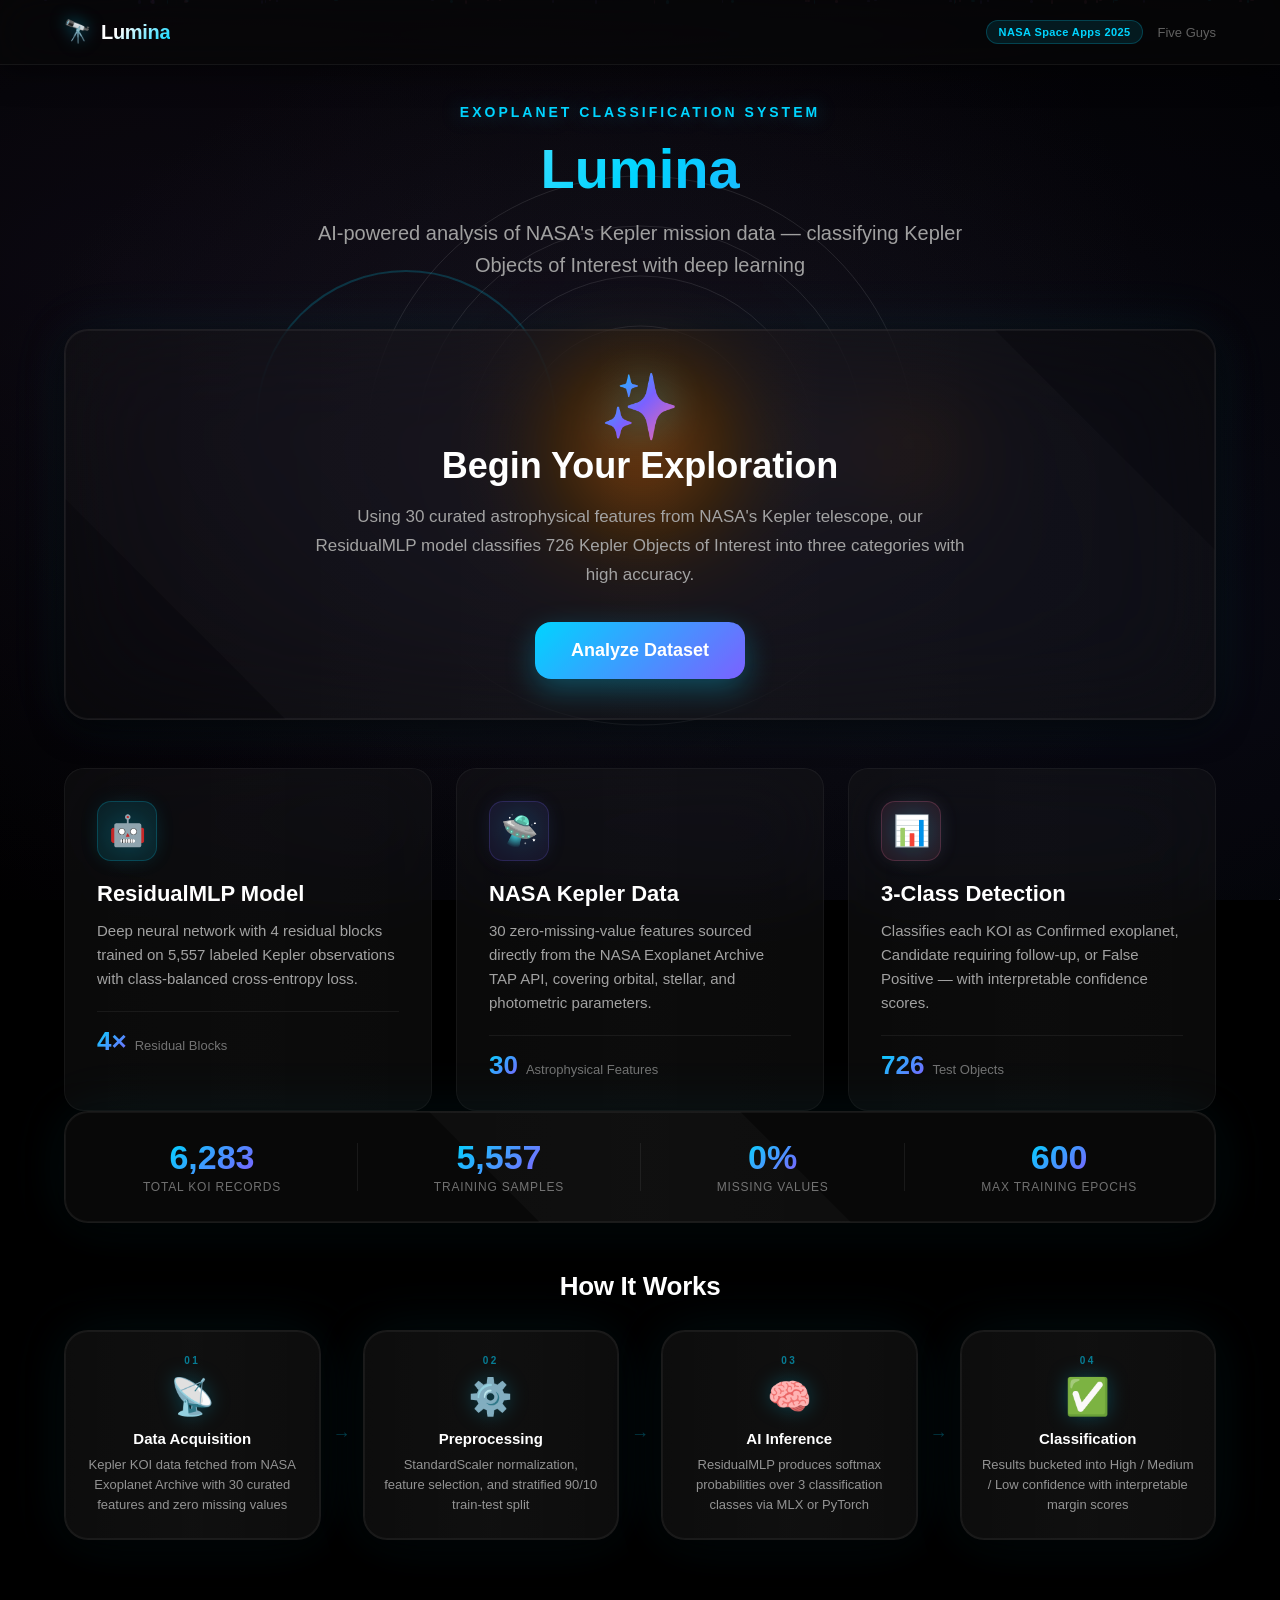
==== commit 47f6b846: "Model Accuracy Improvements" ====
--- a/frontend/index.html
+++ b/frontend/index.html
@@ -68,8 +68,7 @@
                 <h2>Begin Your Exploration</h2>
                 <p>Using 30 curated astrophysical features from NASA's Kepler telescope, our ResidualMLP model classifies 726 Kepler Objects of Interest into three categories with high accuracy.</p>
                 <button class="cta-button" onclick="analyzeDataset()">
-                    <span>🔭</span>
-                    <span>Analyze Dataset</span>
+                    Analyze Dataset
                 </button>
             </div>
 
@@ -265,9 +264,9 @@
                 <div class="filter-pills">
                     <span class="filter-label">Filter:</span>
                     <button class="filter-pill active" data-filter="all" onclick="setFilter('all')">All</button>
-                    <button class="filter-pill confirmed-pill" data-filter="CONFIRMED" onclick="setFilter('CONFIRMED')">✓ Confirmed</button>
-                    <button class="filter-pill candidate-pill" data-filter="CANDIDATE" onclick="setFilter('CANDIDATE')">? Candidate</button>
-                    <button class="filter-pill fp-pill" data-filter="FALSE POSITIVE" onclick="setFilter('FALSE POSITIVE')">✕ False Positive</button>
+                    <button class="filter-pill confirmed-pill" data-filter="CONFIRMED" onclick="setFilter('CONFIRMED')">Confirmed</button>
+                    <button class="filter-pill candidate-pill" data-filter="CANDIDATE" onclick="setFilter('CANDIDATE')">Candidate</button>
+                    <button class="filter-pill fp-pill" data-filter="FALSE POSITIVE" onclick="setFilter('FALSE POSITIVE')">False Positive</button>
                 </div>
                 <div class="row-nav-group">
                     <button class="nav-btn" onclick="previousRow()" id="prevBtn">← Prev</button>
@@ -283,18 +282,10 @@
 
             <!-- Action Buttons -->
             <div class="results-actions">
-                <button class="action-btn btn-primary" onclick="analyzeAnother()">
-                    <span>🔄</span><span>New Analysis</span>
-                </button>
-                <button class="action-btn btn-secondary" onclick="downloadReport()">
-                    <span>📥</span><span>Download Report</span>
-                </button>
-                <button class="action-btn btn-secondary" onclick="downloadAllReport()">
-                    <span>📦</span><span>Export All (CSV)</span>
-                </button>
-                <button class="action-btn btn-secondary" onclick="viewRawData()">
-                    <span>📊</span><span>Raw Data</span>
-                </button>
+                <button class="action-btn btn-primary" onclick="analyzeAnother()">New Analysis</button>
+                <button class="action-btn btn-secondary" onclick="downloadReport()">Download Report</button>
+                <button class="action-btn btn-secondary" onclick="downloadAllReport()">Export All (CSV)</button>
+                <button class="action-btn btn-secondary" onclick="viewRawData()">Raw Data</button>
             </div>
         </div>
     </div>
--- a/frontend/style.css
+++ b/frontend/style.css
@@ -699,27 +699,6 @@
     line-height: 1.6;
 }
 
-.info-section {
-    margin-top: 48px;
-}
-
-.info-section h3 {
-    font-size: 28px;
-    font-weight: 700;
-    color: #ffffff;
-    margin-bottom: 20px;
-    text-align: center;
-}
-
-.info-section p {
-    font-size: 16px;
-    color: #A0A0A0;
-    line-height: 1.7;
-    text-align: center;
-    max-width: 800px;
-    margin: 0 auto 32px;
-}
-
 
 .loading-screen {
     display: none;
@@ -909,34 +888,6 @@
     }
 }
 
-.analysis-icons {
-    display: flex;
-    justify-content: center;
-    gap: 30px;
-    margin-top: 30px;
-}
-
-.analysis-icon {
-    font-size: 40px;
-    opacity: 0;
-    animation: iconFadeIn 3s ease-in-out infinite;
-}
-
-.analysis-icon:nth-child(1) { animation-delay: 0s; }
-.analysis-icon:nth-child(2) { animation-delay: 0.5s; }
-.analysis-icon:nth-child(3) { animation-delay: 1s; }
-.analysis-icon:nth-child(4) { animation-delay: 1.5s; }
-
-@keyframes iconFadeIn {
-    0%, 100% {
-        opacity: 0;
-        transform: translateY(20px);
-    }
-    30%, 70% {
-        opacity: 1;
-        transform: translateY(0);
-    }
-}
 
 .results-header {
     display: flex;
@@ -960,32 +911,14 @@
     font-weight: 500;
 }
 
-.status-badge {
-    display: inline-flex;
-    align-items: center;
-    gap: 8px;
-    padding: 12px 24px;
-    border-radius: 50px;
-    font-size: 14px;
-    font-weight: 600;
-    margin-top: 16px;
-}
-
-.status-badge.detected {
-    background: rgba(46, 204, 113, 0.15);
-    border: 1px solid rgba(46, 204, 113, 0.3);
-    color: #2ECC71;
-}
-
-.status-badge.not-detected {
-    background: rgba(231, 76, 60, 0.15);
-    border: 1px solid rgba(231, 76, 60, 0.3);
-    color: #E74C3C;
-}
 
 .confidence-card {
     text-align: center;
-    padding: 40px;
+    padding: 36px 28px;
+    display: flex;
+    flex-direction: column;
+    align-items: center;
+    justify-content: center;
 }
 
 .confidence-circle {
@@ -1032,99 +965,7 @@
     font-weight: 600;
 }
 
-.confidence-label-secondary {
-    font-size: 14px;
-    font-weight: 400;
-    color: rgba(255, 255, 255, 0.6);
-    text-transform: uppercase;
-    letter-spacing: 2px;
-    margin-bottom: 24px;
-}
-
-.params-grid {
-    display: grid;
-    grid-template-columns: repeat(2, 1fr);
-    gap: 24px;
-    margin-top: 48px;
-}
-
-.param-card {
-    background: rgba(15, 15, 15, 0.5);
-    backdrop-filter: blur(40px);
-    border-radius: 20px;
-    padding: 28px;
-    border: 1px solid rgba(255, 255, 255, 0.08);
-    transition: all 0.3s ease;
-}
-
-.param-card:hover {
-    transform: translateY(-4px);
-    border-color: rgba(0, 212, 255, 0.3);
-    box-shadow: 0 8px 32px rgba(0, 212, 255, 0.1);
-}
-
-.param-icon {
-    font-size: 36px;
-    margin-bottom: 12px;
-    filter: drop-shadow(0 0 10px rgba(0, 212, 255, 0.3));
-}
-
-.param-label {
-    font-size: 13px;
-    color: #808080;
-    font-weight: 600;
-    text-transform: uppercase;
-    letter-spacing: 1px;
-    margin-bottom: 8px;
-}
-
-.param-value {
-    font-size: 28px;
-    font-weight: 700;
-    color: #ffffff;
-    margin-bottom: 4px;
-}
-
-.param-unit {
-    font-size: 14px;
-    color: #A0A0A0;
-}
-
-.chart-card {
-    margin-top: 48px;
-    padding: 40px;
-}
-
-.chart-card h3 {
-    font-size: 24px;
-    font-weight: 700;
-    color: #ffffff;
-    margin-bottom: 24px;
-    text-align: center;
-}
-
-.chart-placeholder {
-    width: 100%;
-    height: 400px;
-    background: rgba(0, 0, 0, 0.3);
-    border-radius: 16px;
-    display: flex;
-    align-items: center;
-    justify-content: center;
-    flex-direction: column;
-    border: 2px dashed rgba(255, 255, 255, 0.1);
-}
-
-.chart-placeholder-icon {
-    font-size: 64px;
-    margin-bottom: 16px;
-    opacity: 0.3;
-}
-
-.chart-placeholder-text {
-    font-size: 16px;
-    color: #808080;
-}
+
 
 .results-actions {
     display: flex;
@@ -1297,17 +1138,11 @@
     .spinner-ring-2 { width: 90px; height: 90px; }
     .spinner-ring-3 { width: 60px; height: 60px; }
     .loading-text { font-size: 22px; }
-    .analysis-icons { gap: 20px; }
-    .analysis-icon { font-size: 30px; }
     .raw-data-content { padding: 24px; }
     .nebula { filter: blur(60px); }
     .energy-wave { width: 200px; height: 200px; }
 }
 
-@keyframes fadeIn {
-    from { opacity: 0; }
-    to { opacity: 1; }
-}
 
 .error-banner {
     display: none;
@@ -1674,20 +1509,21 @@
    ============================================================ */
 .result-main-grid {
     display: grid;
-    grid-template-columns: 268px 1fr;
+    grid-template-columns: 260px 1fr;
     gap: 24px;
     margin-bottom: 24px;
-    align-items: start;
+    align-items: stretch;
 }
 
 /* ============================================================
    PREDICTION CARD
    ============================================================ */
 .prediction-card {
-    padding: 32px;
+    padding: 28px 32px;
     display: flex;
     flex-direction: column;
-    justify-content: space-between;
+    justify-content: flex-start;
+    gap: 0;
 }
 
 .prediction-header {
@@ -2030,3 +1866,22 @@
         text-align: center;
     }
 }
+
+/* Card slide-fade transitions using native CSS transitions */
+.card-enter-right {
+    opacity: 0 !important;
+    transform: translateX(20px) !important;
+    transition: none !important;
+}
+
+.card-enter-left {
+    opacity: 0 !important;
+    transform: translateX(-20px) !important;
+    transition: none !important;
+}
+
+.card-exit {
+    opacity: 0 !important;
+    transform: translateY(6px) scale(0.98) !important;
+    transition: opacity 0.15s ease, transform 0.15s ease !important;
+}
